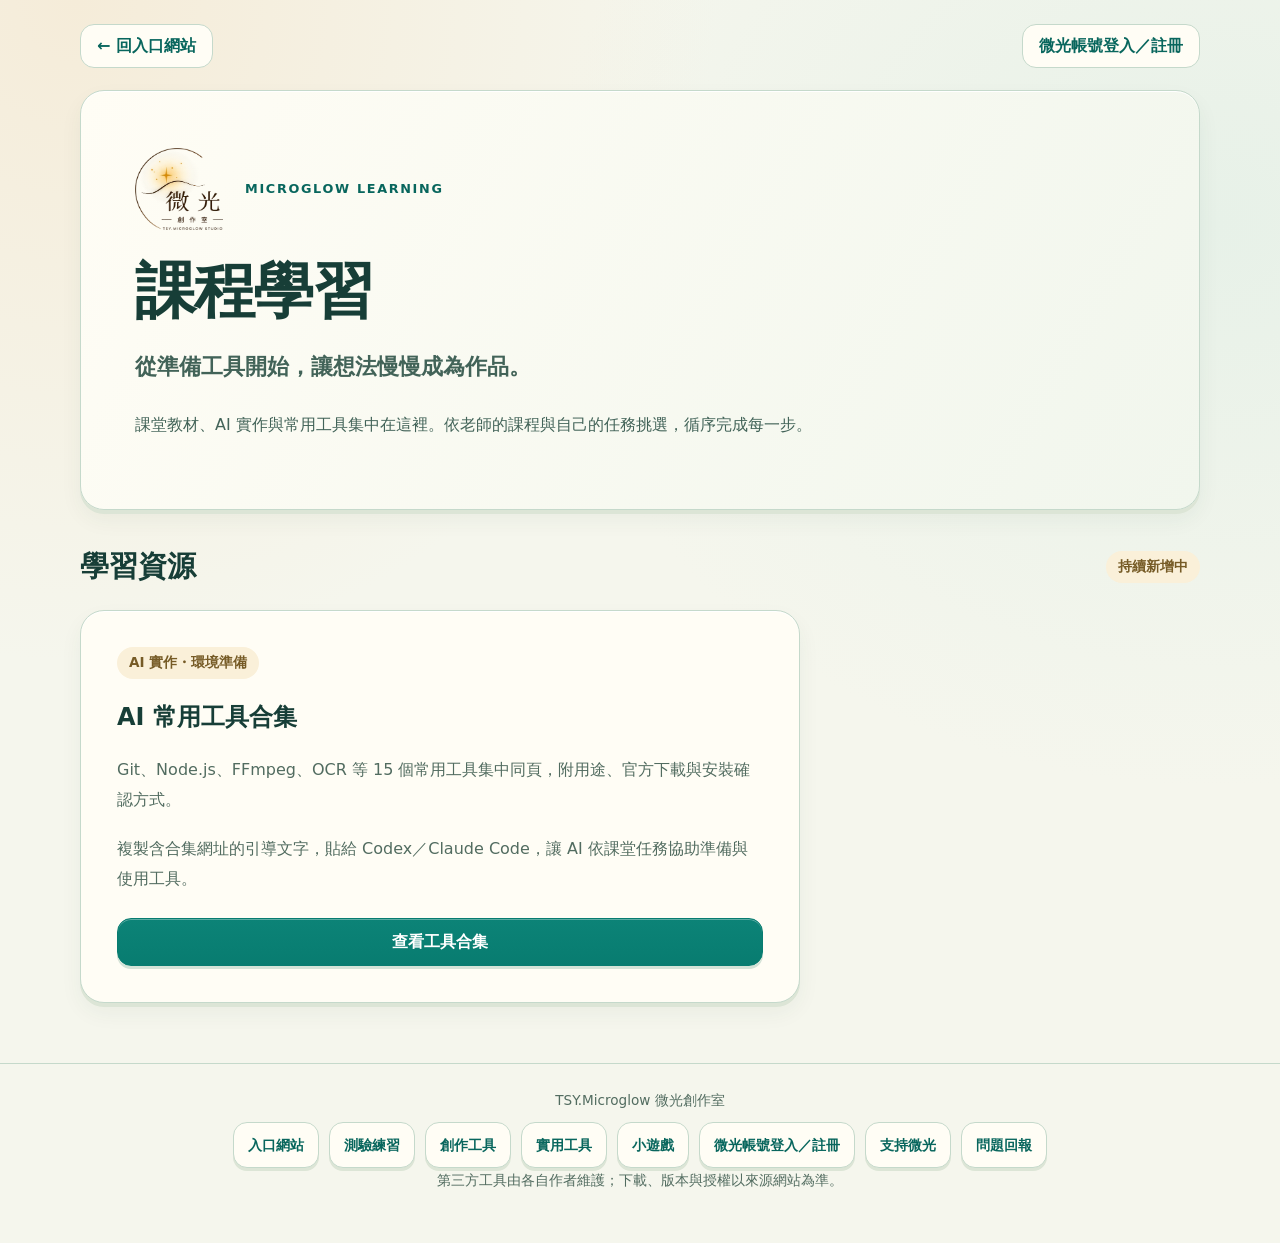
==== index.html @ c9db19fc "Simplify learning entry points and remove duplicate copy action" ====
<!doctype html>
<html lang="zh-Hant-TW">
<head>
  <meta charset="utf-8">
  <meta name="viewport" content="width=device-width, initial-scale=1">
  <meta http-equiv="Content-Security-Policy" content="default-src 'self'; script-src 'self'; style-src 'self'; img-src 'self' data:; connect-src 'self'; object-src 'none'; base-uri 'self'; form-action 'self'">
  <meta name="theme-color" content="#f5f6ed">
  <meta name="description" content="微光課程學習：集中課堂教材、AI 實作與常用工具下載入口，從準備環境開始，陪你一步一步完成實作。">
  <meta property="og:title" content="課程學習｜TSY.Microglow 微光創作室">
  <meta property="og:description" content="課堂教材、AI 實作與常用工具，一起從這裡開始。">
  <meta property="og:type" content="website">
  <meta property="og:url" content="https://tsy3991.github.io/TSY.Microglow-Learning/">
  <meta property="og:image" content="https://tsy3991.github.io/TSY.Microglow-Learning/assets/og-image.png?v=20261012a">
  <link rel="canonical" href="https://tsy3991.github.io/TSY.Microglow-Learning/">
  <link rel="icon" href="./assets/favicon.png?v=20261012a" type="image/png">
  <link rel="apple-touch-icon" href="./assets/apple-touch-icon.png?v=20261012a">
  <link rel="manifest" href="./manifest.webmanifest">
  <link rel="stylesheet" href="./shared/base.css?v=20261016b">
  <link rel="stylesheet" href="./learning.css?v=20261016a">
  <title>課程學習｜TSY.Microglow 微光創作室</title>
</head>
<body>
  <a class="skip-link" href="#main-content">跳到主要內容</a>
  <main class="kit-shell" id="main-content" tabindex="-1">
    <nav class="kit-topbar" aria-label="主要導覽"><a href="https://tsy3991.github.io/TSY.Microglow-Website/">← 回入口網站</a><a href="https://tsy3991.github.io/TSY.Microglow-Website/auth/login.html">微光帳號登入／註冊</a></nav>
    <header class="kit-hero">
      <div class="learning-brand"><img src="./assets/logo-mark.webp?v=20261012a" alt="TSY 微光創作室" width="88" height="88"><p class="kit-eyebrow">MICROGLOW LEARNING</p></div>
      <h1>課程學習</h1>
      <p class="kit-intro">從準備工具開始，讓想法慢慢成為作品。</p>
      <p>課堂教材、AI 實作與常用工具集中在這裡。依老師的課程與自己的任務挑選，循序完成每一步。</p>
    </header>
    <section class="learning-section" aria-labelledby="courses-title">
      <div class="kit-section-heading"><h2 id="courses-title">學習資源</h2><span class="kit-tag">持續新增中</span></div>
      <article class="kit-card learning-card"><span class="kit-tag">AI 實作・環境準備</span><h3>AI 常用工具合集</h3><p>Git、Node.js、FFmpeg、OCR 等 15 個常用工具集中同頁，附用途、官方下載與安裝確認方式。</p><p>複製含合集網址的引導文字，貼給 Codex／Claude Code，讓 AI 依課堂任務協助準備與使用工具。</p><a class="kit-button" href="./courses/ai-toolkit/">查看工具合集</a></article>
    </section>
  </main>
  <footer class="kit-footer"><p>TSY.Microglow 微光創作室</p><nav aria-label="站台連結"><a href="https://tsy3991.github.io/TSY.Microglow-Website/">入口網站</a><a href="https://tsy3991.github.io/amateur-radio-quiz/">測驗練習</a><a href="https://tsy3991.github.io/TSY.Microglow-Creative/">創作工具</a><a href="https://tsy3991.github.io/TSY.Microglow-Tools/">實用工具</a><a href="https://tsy3991.github.io/TSY.Microglow-Games/">小遊戲</a><a href="https://tsy3991.github.io/TSY.Microglow-Website/auth/login.html">微光帳號登入／註冊</a><a href="https://tsy3991.github.io/TSY.Microglow-Website/#support">支持微光</a><a href="https://tsy3991.github.io/TSY.Microglow-Website/#feedback">問題回報</a></nav><p>第三方工具由各自作者維護；下載、版本與授權以來源網站為準。</p></footer>
</body>
</html>
---- shared/base.css ----
:root {
  color-scheme: light;
  --kit-ink: #173e37;
  --kit-muted: #526c60;
  --kit-teal: #087c70;
  --kit-line: #c5d9cb;
  --kit-shadow: inset 0 1px 0 #fff, 0 4px 0 #dce5d6, 0 10px 22px rgba(38, 75, 54, .055);
  font-family: "Noto Sans TC", "Microsoft JhengHei", system-ui, sans-serif;
  color: var(--kit-ink);
  background: #f5f6ed;
}
* { box-sizing: border-box; }
body { margin: 0; background: radial-gradient(ellipse at 6% 0, #f5ecd9, transparent 40rem), radial-gradient(ellipse at 95% 18%, #e7f1e8, transparent 42rem), #f5f6ed; }
button, input, textarea { font: inherit; }
button, a { -webkit-tap-highlight-color: transparent; }
a { color: #08665d; text-underline-offset: 4px; }
button { cursor: pointer; }
h1, h2, h3, p { margin-top: 0; }
[hidden] { display: none !important; }
:is(a, button, input, textarea, summary):focus-visible { outline: 3px solid #0a887e; outline-offset: 4px; }
main:focus { outline: none; }
.sr-only { position: absolute; width: 1px; height: 1px; padding: 0; margin: -1px; overflow: hidden; clip-path: inset(50%); white-space: nowrap; border: 0; }
.skip-link { position: fixed; top: 12px; left: 12px; z-index: 100; padding: 12px 18px; background: #08665d; color: white; border-radius: 12px; transform: translateY(-160%); }
.skip-link:focus-visible { transform: none; }
.kit-shell { width: min(1120px, calc(100% - 40px)); margin: auto; padding: 24px 0 60px; }
.kit-topbar { display: flex; justify-content: space-between; gap: 12px; margin-bottom: 22px; }
.kit-topbar a { display: inline-flex; align-items: center; min-height: 44px; padding: 10px 16px; border: 1px solid var(--kit-line); border-radius: 14px; background: #fffdf5; text-decoration: none; font-weight: 800; }
.kit-hero, .kit-panel, .kit-card { border: 1px solid var(--kit-line); border-radius: 24px; box-shadow: var(--kit-shadow); background: #fffdf5; }
.kit-hero { padding: clamp(24px, 5vw, 54px); background: linear-gradient(120deg, #fffdf5, #f1f6ed); }
.kit-eyebrow { margin-bottom: 16px; color: #08665d; font-size: .8rem; font-weight: 850; letter-spacing: .13em; }
h1 { margin-bottom: 18px; font-size: clamp(2.15rem, 5vw, 3.8rem); line-height: 1.2; letter-spacing: -.03em; }
.kit-hero > p:not(.kit-eyebrow) { max-width: 780px; color: #426358; line-height: 1.85; }
.kit-hero .kit-intro { font-size: clamp(1.1rem, 2vw, 1.4rem); font-weight: 750; }
.kit-hero-actions, .kit-prompt-actions { display: flex; flex-wrap: wrap; align-items: center; gap: 14px; margin-top: 24px; }
.kit-button, .kit-secondary, .kit-small-button { display: inline-flex; align-items: center; justify-content: center; min-height: 46px; padding: 11px 20px; border-radius: 14px; line-height: 1.5; font-weight: 800; text-align: center; text-decoration: none; }
.kit-button { border: 1px solid #087c70; background: linear-gradient(#0c8377, #087c70); color: #fff; box-shadow: inset 0 1px 0 #ffffff55, 0 3px 0 #d4e3d7; }
.kit-button:hover { background: #08665d; }
.kit-secondary, .kit-small-button { border: 1px solid var(--kit-line); background: #edf4e9; color: #08665d; }
.kit-secondary:hover, .kit-small-button:hover { background: #e2eede; }
.kit-meta { display: flex; flex-wrap: wrap; gap: 10px 20px; margin-top: 28px; color: var(--kit-muted); font-size: .85rem; line-height: 1.7; }
.kit-meta span::before { content: "•"; margin-right: 7px; color: #927134; }
.kit-panel { padding: clamp(20px, 3vw, 32px); }
.kit-classroom, .kit-catalog, .kit-faq { margin-top: 32px; }
.kit-section-heading { display: flex; flex-wrap: wrap; justify-content: space-between; align-items: center; gap: 12px; margin-bottom: 22px; }
.kit-kicker { margin-bottom: 8px; font-weight: 800; color: #08665d; font-size: .86rem; }
h2 { margin-bottom: 0; font-size: clamp(1.35rem, 3vw, 1.8rem); line-height: 1.45; }
.kit-tag { padding: 7px 12px; border-radius: 99px; background: #faf0d9; color: #765b26; font-size: .85rem; font-weight: 800; }
.kit-steps { display: grid; grid-template-columns: repeat(3, minmax(0, 1fr)); gap: 20px; padding: 0; margin: 0 0 24px; list-style: none; counter-reset: steps; }
.kit-steps li { position: relative; padding-left: 38px; counter-increment: steps; }
.kit-steps li::before { content: counter(steps); position: absolute; left: 0; top: 0; display: grid; place-items: center; width: 28px; height: 28px; border-radius: 10px; color: #08665d; background: #e6f2e9; font-weight: 850; }
.kit-steps strong { display: block; margin-bottom: 7px; line-height: 1.7; }
.kit-steps span { display: block; color: var(--kit-muted); font-size: .9rem; line-height: 1.8; }
.kit-prompt-label { display: block; margin-bottom: 10px; font-weight: 800; }
textarea { width: 100%; padding: 18px; resize: vertical; min-height: 200px; border: 1px solid var(--kit-line); border-radius: 16px; color: var(--kit-ink); background: #f4f8f0; line-height: 1.85; font-size: 1rem; }
.kit-source-link { display: inline-flex; align-items: center; min-height: 44px; padding: 8px 2px; font-size: .9rem; font-weight: 750; }
.kit-help { margin: 18px 0 0; color: var(--kit-muted); font-size: .9rem; line-height: 1.85; }
.kit-count { margin: 0; color: var(--kit-muted); font-size: .92rem; font-weight: 750; }
.kit-controls { margin: 24px 0; padding: 22px; border: 1px solid var(--kit-line); border-radius: 20px; background: #f1f6ed; }
.kit-search { display: grid; gap: 10px; font-weight: 750; }
.kit-search input { width: 100%; min-height: 48px; padding: 12px 14px; border: 1px solid #aac6b7; border-radius: 14px; background: #fffefa; color: var(--kit-ink); }
.kit-filters { padding: 0; border: 0; margin: 18px 0 0; min-width: 0; }
.kit-filters legend { padding: 0; margin-bottom: 10px; font-weight: 750; font-size: .92rem; }
.kit-filters > div { display: flex; flex-wrap: wrap; gap: 9px; }
.kit-filters button { min-height: 44px; padding: 10px 16px; border: 1px solid var(--kit-line); border-radius: 12px; color: #426358; background: #fffdf5; font-weight: 750; }
.kit-filters button[aria-pressed="true"] { color: #fff; background: #087c70; border-color: #087c70; }
.kit-grid { display: grid; grid-template-columns: repeat(3, minmax(0, 1fr)); gap: 22px; margin-top: 24px; }
.kit-card { display: flex; flex-direction: column; padding: 24px; min-width: 0; }
.kit-card-heading { display: flex; align-items: center; gap: 14px; margin-bottom: 18px; }
.kit-card-heading > div { min-width: 0; }
.kit-mark { display: grid; flex: 0 0 48px; place-items: center; width: 48px; height: 48px; border: 1px solid var(--kit-line); border-radius: 15px; background: #e6f2e9; color: #08665d; font-weight: 850; font-size: 1rem; }
.kit-category { margin: 0 0 5px; color: #526c60; font-size: .8rem; font-weight: 750; }
h3 { margin: 0; font-size: 1.18rem; line-height: 1.5; overflow-wrap: anywhere; }
.kit-use { margin-bottom: 18px; font-size: .97rem; line-height: 1.8; }
.kit-when { margin-bottom: 16px; font-size: .88rem; color: #426358; line-height: 1.8; }
.kit-when strong { display: block; margin-bottom: 4px; color: var(--kit-ink); font-size: .82rem; }
.kit-note { margin: 0 0 18px; color: var(--kit-muted); font-size: .85rem; line-height: 1.8; }
.kit-source { margin: 0 0 18px; padding: 8px 12px; color: #765b26; border-radius: 10px; background: #faf0d9; font-size: .8rem; font-weight: 750; line-height: 1.6; }
.kit-check { margin-top: auto; border-top: 1px solid var(--kit-line); padding-top: 6px; }
summary { cursor: pointer; min-height: 44px; padding: 12px 0; font-size: .9rem; font-weight: 750; }
pre { padding: 14px; margin: 6px 0 12px; border: 1px solid #d7e3d3; border-radius: 12px; background: #f1f6ed; overflow-x: auto; font-size: .83rem; line-height: 1.8; }
code { font-family: Consolas, "Cascadia Code", monospace; }
.kit-small-button { min-height: 44px; font-size: .86rem; padding: 9px 14px; margin-bottom: 14px; }
.kit-card-actions { display: grid; grid-template-columns: 1fr; justify-items: center; margin-top: 16px; }
.kit-card-actions .kit-button { width: 100%; }
.kit-empty { margin-top: 24px; text-align: center; }
.kit-faq h2 { margin-bottom: 18px; }
.kit-faq details { border-top: 1px solid var(--kit-line); }
.kit-faq p { color: #426358; font-size: .95rem; line-height: 1.85; }
.kit-copy-status { position: fixed; z-index: 50; bottom: 20px; left: 50%; transform: translateX(-50%); width: max-content; max-width: calc(100% - 32px); margin: 0; padding: 14px 20px; border-radius: 16px; background: #173e37; color: #fff; box-shadow: 0 8px 24px #173e3726; font-size: .92rem; line-height: 1.7; pointer-events: none; }
.kit-copy-status:empty { display: none; }
.kit-footer { padding: 24px 20px 40px; border-top: 1px solid var(--kit-line); text-align: center; color: var(--kit-muted); font-size: .85rem; line-height: 1.8; }
.kit-footer p { margin-bottom: 10px; }
.kit-footer nav { display: flex; flex-wrap: wrap; justify-content: center; gap: 10px; }
.kit-footer a { display: inline-flex; align-items: center; min-height: 44px; padding: 10px; font-weight: 750; }
@media (max-width: 960px) { .kit-grid { grid-template-columns: repeat(2, minmax(0, 1fr)); } }
@media (max-width: 640px) {
  .kit-shell { width: calc(100% - 28px); padding-top: 16px; }
  .kit-topbar { margin-bottom: 18px; }
  .kit-topbar a { font-size: .9rem; padding: 10px 12px; }
  .kit-hero, .kit-panel { padding: 22px 20px; }
  .kit-eyebrow { font-size: .7rem; letter-spacing: .08em; }
  .kit-hero > p:not(.kit-eyebrow) { font-size: .97rem; }
  .kit-hero-actions, .kit-prompt-actions { align-items: stretch; flex-direction: column; gap: 12px; }
  .kit-hero-actions .kit-button, .kit-hero-actions .kit-secondary { width: 100%; }
  .kit-prompt-actions .kit-source-link { justify-content: center; }
  .kit-meta { gap: 8px 12px; font-size: .78rem; }
  .kit-steps, .kit-grid { grid-template-columns: 1fr; }
  .kit-steps { gap: 18px; }
  .kit-controls { padding: 18px 16px; }
  .kit-filters button { padding: 10px 12px; font-size: .9rem; }
  .kit-card { padding: 22px; }
  textarea { padding: 14px; }
}
@media print {
  body { background: #fff; }
  .kit-shell { width: 100%; }
  .kit-controls, .kit-copy-status, [data-copy], .kit-topbar, .kit-hero-actions { display: none !important; }
  .kit-grid { grid-template-columns: repeat(2, minmax(0, 1fr)); }
  .kit-card { break-inside: avoid; box-shadow: none; }
}

.kit-topbar { flex-wrap: wrap; }
.kit-footer a { padding: 10px 14px; border: 1px solid var(--kit-line); border-radius: 14px; background: #fffdf5; text-decoration: none; box-shadow: 0 3px 0 #dce5d6; }
@media (prefers-reduced-motion: no-preference) { @view-transition { navigation: auto; } }
---- learning.css ----
.learning-brand { display: flex; align-items: center; gap: 22px; margin-bottom: 22px; }
.learning-brand img { width: 88px; height: 88px; object-fit: contain; }
.learning-brand .kit-eyebrow { margin: 0; line-height: 1.8; }
.learning-section { margin-top: 36px; }
.learning-card { max-width: 720px; gap: 20px; padding: clamp(24px, 4vw, 36px); }
.learning-card p { line-height: 1.85; color: var(--kit-muted); margin: 0; }
.learning-card .kit-tag { align-self: flex-start; }
.learning-card h3 { font-size: 1.5rem; }
.learning-card .kit-button { margin-top: 4px; }
@media (max-width: 640px) { .learning-brand { gap: 14px; } .learning-brand img { width: 68px; height: 68px; } }
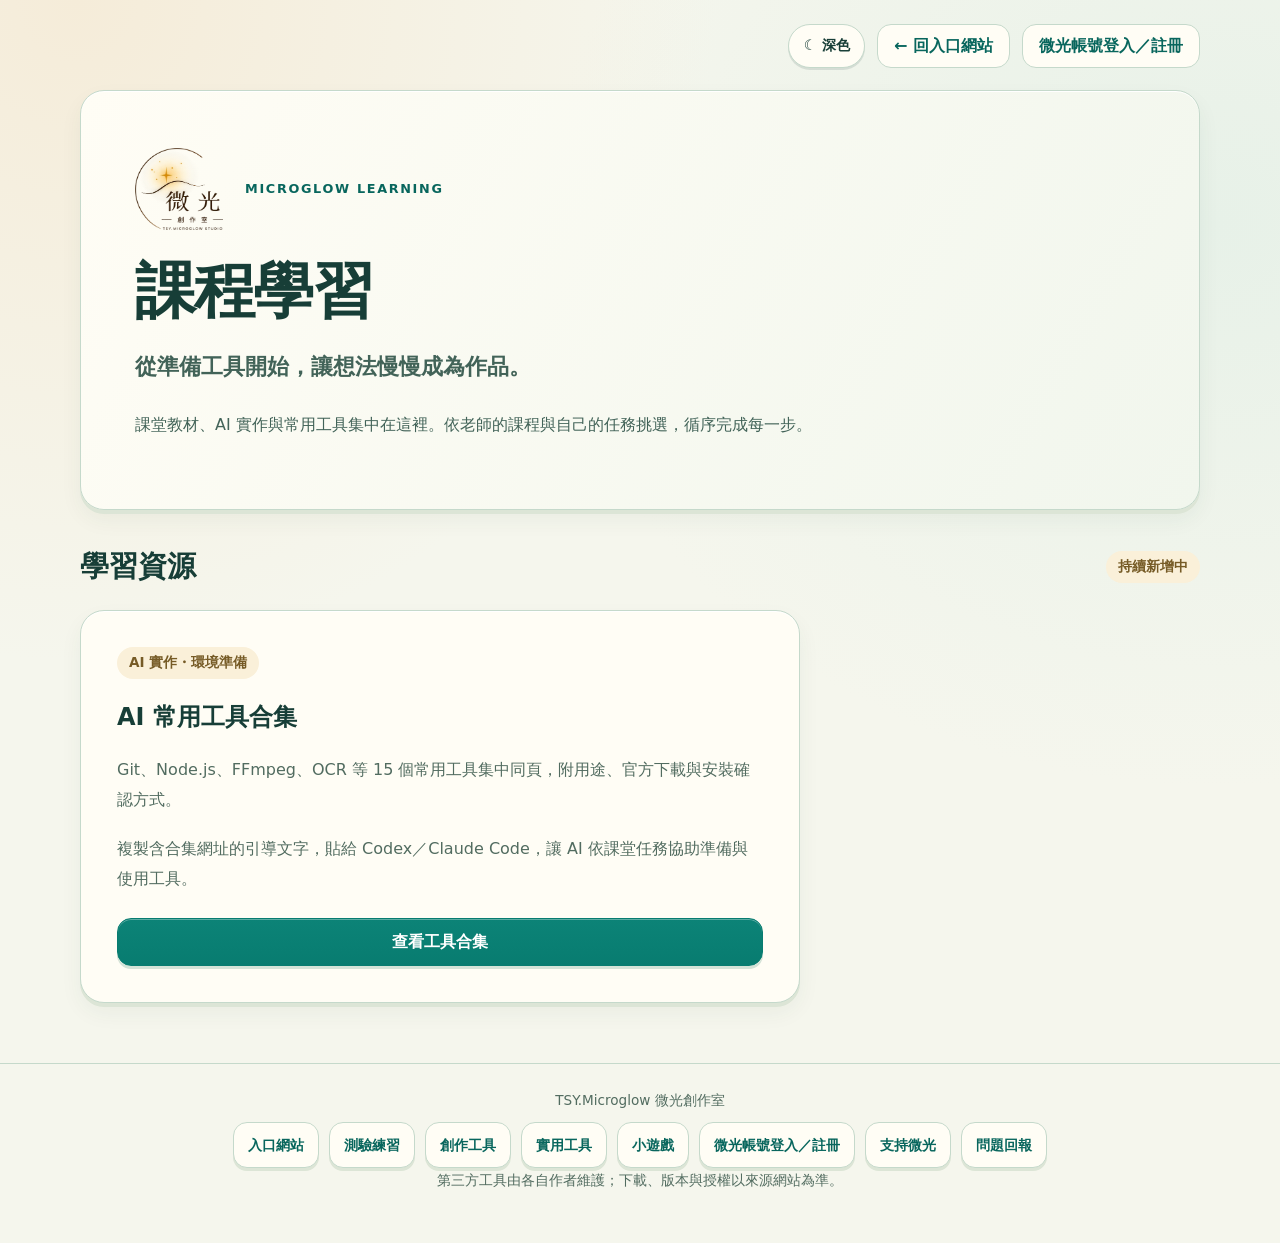
==== commit 14f391e3: "feat(theme): add manual theme switching" ====
--- a/index.html
+++ b/index.html
@@ -2,9 +2,11 @@
 <html lang="zh-Hant-TW">
 <head>
   <meta charset="utf-8">
-  <meta name="viewport" content="width=device-width, initial-scale=1">
-  <meta http-equiv="Content-Security-Policy" content="default-src 'self'; script-src 'self'; style-src 'self'; img-src 'self' data:; connect-src 'self'; object-src 'none'; base-uri 'self'; form-action 'self'">
-  <meta name="theme-color" content="#f5f6ed">
+
+  <meta name="viewport" content="width=device-width, initial-scale=1, viewport-fit=cover">
+  <meta http-equiv="Content-Security-Policy" content="default-src 'self'; script-src 'self'; style-src 'self'; img-src 'self' data:; connect-src 'self' https://xduwufkfmzovlwcyodcp.supabase.co; object-src 'none'; base-uri 'self'; form-action 'self'">
+    <script src="./scripts/theme-mode.js?v=20261106b"></script>
+  <meta name="theme-color" content="#f5f6ed" data-light-theme-color="#f5f6ed" data-dark-theme-color="#102527">
   <meta name="description" content="微光課程學習：集中課堂教材、AI 實作與常用工具下載入口，從準備環境開始，陪你一步一步完成實作。">
   <meta property="og:title" content="課程學習｜TSY.Microglow 微光創作室">
   <meta property="og:description" content="課堂教材、AI 實作與常用工具，一起從這裡開始。">
@@ -15,10 +17,11 @@
   <link rel="icon" href="./assets/favicon.png?v=20261012a" type="image/png">
   <link rel="apple-touch-icon" href="./assets/apple-touch-icon.png?v=20261012a">
   <link rel="manifest" href="./manifest.webmanifest">
-  <link rel="stylesheet" href="./shared/base.css?v=20261016b">
+  <link rel="stylesheet" href="./shared/base.css?v=20261106b">
   <link rel="stylesheet" href="./learning.css?v=20261016a">
   <title>課程學習｜TSY.Microglow 微光創作室</title>
-</head>
+    <link rel="stylesheet" href="./theme-mode.css?v=20261106b">
+  </head>
 <body>
   <a class="skip-link" href="#main-content">跳到主要內容</a>
   <main class="kit-shell" id="main-content" tabindex="-1">
@@ -35,5 +38,6 @@
     </section>
   </main>
   <footer class="kit-footer"><p>TSY.Microglow 微光創作室</p><nav aria-label="站台連結"><a href="https://tsy3991.github.io/TSY.Microglow-Website/">入口網站</a><a href="https://tsy3991.github.io/amateur-radio-quiz/">測驗練習</a><a href="https://tsy3991.github.io/TSY.Microglow-Creative/">創作工具</a><a href="https://tsy3991.github.io/TSY.Microglow-Tools/">實用工具</a><a href="https://tsy3991.github.io/TSY.Microglow-Games/">小遊戲</a><a href="https://tsy3991.github.io/TSY.Microglow-Website/auth/login.html">微光帳號登入／註冊</a><a href="https://tsy3991.github.io/TSY.Microglow-Website/#support">支持微光</a><a href="https://tsy3991.github.io/TSY.Microglow-Website/#feedback">問題回報</a></nav><p>第三方工具由各自作者維護；下載、版本與授權以來源網站為準。</p></footer>
+<script src="scripts/portal-visit-beacon.js?v=20261102a" defer></script>
 </body>
 </html>
--- a/shared/base.css
+++ b/shared/base.css
@@ -122,3 +122,18 @@
 .kit-topbar { flex-wrap: wrap; }
 .kit-footer a { padding: 10px 14px; border: 1px solid var(--kit-line); border-radius: 14px; background: #fffdf5; text-decoration: none; box-shadow: 0 3px 0 #dce5d6; }
 @media (prefers-reduced-motion: no-preference) { @view-transition { navigation: auto; } }
+
+
+ :root[data-theme="dark"]{ color-scheme:dark; --kit-bg:#102527; --kit-panel:#193336; --kit-panel-soft:#203d40; --kit-ink:#f6f3e9; --kit-muted:#b5c9c4; --kit-line:#526b6b; --kit-teal:#8ee0cf; --kit-gold:#ffcf70; --kit-shadow:0 16px 36px #0007; }
+ :root[data-theme="dark"] html, :root[data-theme="dark"] body{ color-scheme:dark; background:#102527; color:#f6f3e9; }
+ :root[data-theme="dark"] :is(.kit-hero,.kit-panel,.kit-card,.kit-controls,.kit-filters button,.kit-search input,textarea,pre){ background-color:#193336; color:#f6f3e9; border-color:#526b6b; }
+ :root[data-theme="dark"] .kit-hero{ background:linear-gradient(120deg,#193336,#203d40); } :root[data-theme="dark"] :is(.kit-hero>p:not(.kit-eyebrow),.kit-when,.kit-faq p,.kit-filters button){ color:#d4e2de; }
+ :root[data-theme="dark"] :is(.kit-eyebrow,.kit-kicker){ color:#8ee0cf; } :root[data-theme="dark"] .kit-filters button[aria-pressed="true"]{ background:#204d48; color:#f6f3e9; border-color:#8ee0cf; }
+ :root[data-theme="dark"] .kit-secondary, :root[data-theme="dark"] .kit-small-button{ background:#203d40; color:#d4e2de; } :root[data-theme="dark"] .kit-button{ background:linear-gradient(#8ee0cf,#63c4b1); color:#102527; border-color:#8ee0cf; } :root[data-theme="dark"] .kit-source{ background:#493b20; color:#ffcf70; } :root[data-theme="dark"] .kit-copy-status{ background:#203d40; color:#f6f3e9; }
+
+.skip-link { top:calc(12px + env(safe-area-inset-top,0px)); left:calc(12px + env(safe-area-inset-left,0px)); }
+.kit-copy-status { bottom:calc(20px + env(safe-area-inset-bottom,0px)); left:calc(50% + env(safe-area-inset-left,0px)); max-width:calc(100% - 32px - env(safe-area-inset-left,0px) - env(safe-area-inset-right,0px)); }
+/* Dark theme contrast for fixed source/category labels. */
+:root[data-theme="dark"] .kit-source-link{color:#8ee0cf}
+:root[data-theme="dark"] .kit-category{color:#b5c9c4}
+:root[data-theme="dark"] .kit-mark{background:#203d40;color:#d4e2de;border-color:#526b6b}
--- a/theme-mode.css
+++ b/theme-mode.css
@@ -0,0 +1,7 @@
+:root { color-scheme: light; }
+:root[data-theme="dark"] { color-scheme: dark; }
+.tsy-theme-toggle { position: static; z-index: auto; display: inline-flex; align-items: center; justify-content: center; gap: .35rem; flex: 0 0 auto; min-height: 44px; margin-inline-start: auto; padding: .55rem .9rem; border: 1px solid var(--line, #c5d9cb); border-radius: 999px; color: var(--ink, #173e37); background: var(--panel, #fffdf5); box-shadow: 0 2px 0 rgba(23,62,55,.12); font: inherit; font-size: .9rem; font-weight: 800; line-height: 1.2; cursor: pointer; white-space: nowrap; }
+.tsy-theme-toggle:hover { filter: brightness(.96); }
+.tsy-theme-toggle:focus-visible { outline: 3px solid #0a887e; outline-offset: 3px; }
+:root[data-theme="dark"] .tsy-theme-toggle { color: var(--ink, #f6f3e9); background: var(--panel, #193336); border-color: var(--line, #526b6b); box-shadow: 0 2px 0 rgba(0,0,0,.25); }
+:root[data-theme="dark"] .tsy-theme-toggle:focus-visible { outline-color: #8ee0cf; }
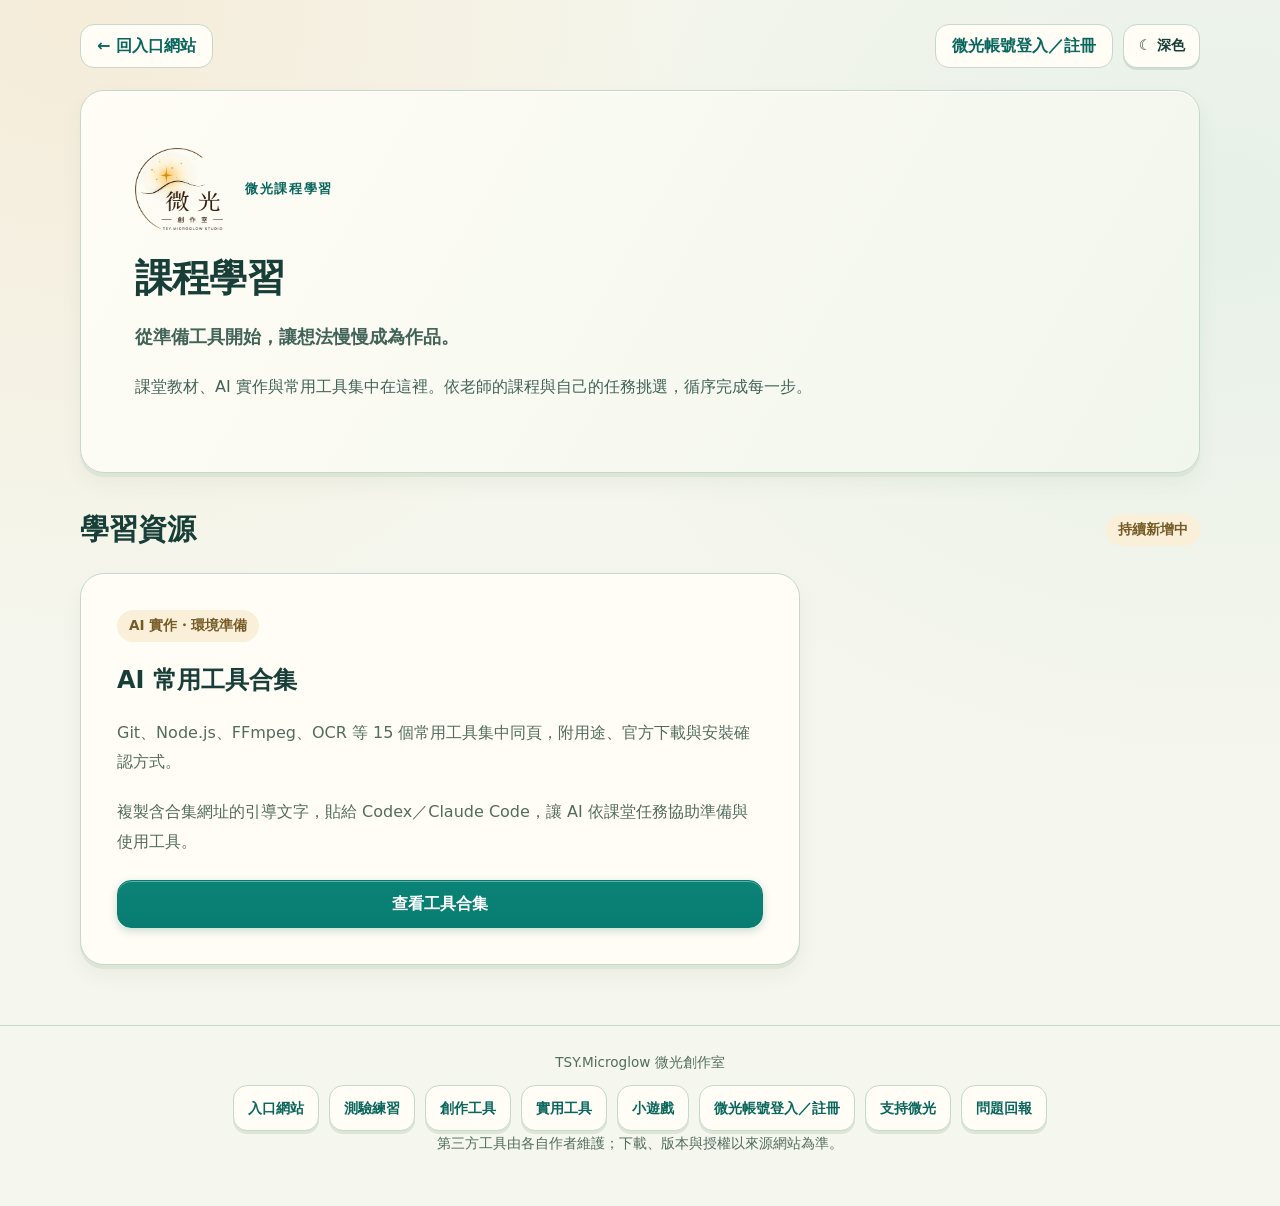
==== commit 2452fede: "fix(ui): 修復課程學習導覽列按鈕推擠空白與繁體中文標記" ====
--- a/index.html
+++ b/index.html
@@ -5,7 +5,7 @@
 
   <meta name="viewport" content="width=device-width, initial-scale=1, viewport-fit=cover">
   <meta http-equiv="Content-Security-Policy" content="default-src 'self'; script-src 'self'; style-src 'self'; img-src 'self' data:; connect-src 'self' https://xduwufkfmzovlwcyodcp.supabase.co; object-src 'none'; base-uri 'self'; form-action 'self'">
-    <script src="./scripts/theme-mode.js?v=20261106b"></script>
+    <script src="./scripts/theme-mode.js?v=20261114c"></script>
   <meta name="theme-color" content="#f5f6ed" data-light-theme-color="#f5f6ed" data-dark-theme-color="#102527">
   <meta name="description" content="微光課程學習：集中課堂教材、AI 實作與常用工具下載入口，從準備環境開始，陪你一步一步完成實作。">
   <meta property="og:title" content="課程學習｜TSY.Microglow 微光創作室">
@@ -17,17 +17,17 @@
   <link rel="icon" href="./assets/favicon.png?v=20261012a" type="image/png">
   <link rel="apple-touch-icon" href="./assets/apple-touch-icon.png?v=20261012a">
   <link rel="manifest" href="./manifest.webmanifest">
-  <link rel="stylesheet" href="./shared/base.css?v=20261106b">
+  <link rel="stylesheet" href="./shared/base.css?v=20261114c">
   <link rel="stylesheet" href="./learning.css?v=20261016a">
   <title>課程學習｜TSY.Microglow 微光創作室</title>
-    <link rel="stylesheet" href="./theme-mode.css?v=20261106b">
+    <link rel="stylesheet" href="./theme-mode.css?v=20261114c">
   </head>
 <body>
   <a class="skip-link" href="#main-content">跳到主要內容</a>
   <main class="kit-shell" id="main-content" tabindex="-1">
     <nav class="kit-topbar" aria-label="主要導覽"><a href="https://tsy3991.github.io/TSY.Microglow-Website/">← 回入口網站</a><a href="https://tsy3991.github.io/TSY.Microglow-Website/auth/login.html">微光帳號登入／註冊</a></nav>
     <header class="kit-hero">
-      <div class="learning-brand"><img src="./assets/logo-mark.webp?v=20261012a" alt="TSY 微光創作室" width="88" height="88"><p class="kit-eyebrow">MICROGLOW LEARNING</p></div>
+      <div class="learning-brand"><img class="brand-logo-light" src="./assets/logo-mark.webp?v=20261012a" alt="TSY 微光創作室" width="88" height="88"><img class="brand-logo-dark" src="./assets/logo-mark-dark.png?v=20261106h" alt="TSY 微光創作室" width="88" height="88"><p class="kit-eyebrow">微光課程學習</p></div>
       <h1>課程學習</h1>
       <p class="kit-intro">從準備工具開始，讓想法慢慢成為作品。</p>
       <p>課堂教材、AI 實作與常用工具集中在這裡。依老師的課程與自己的任務挑選，循序完成每一步。</p>
--- a/shared/base.css
+++ b/shared/base.css
@@ -28,13 +28,13 @@
 .kit-hero, .kit-panel, .kit-card { border: 1px solid var(--kit-line); border-radius: 24px; box-shadow: var(--kit-shadow); background: #fffdf5; }
 .kit-hero { padding: clamp(24px, 5vw, 54px); background: linear-gradient(120deg, #fffdf5, #f1f6ed); }
 .kit-eyebrow { margin-bottom: 16px; color: #08665d; font-size: .8rem; font-weight: 850; letter-spacing: .13em; }
-h1 { margin-bottom: 18px; font-size: clamp(2.15rem, 5vw, 3.8rem); line-height: 1.2; letter-spacing: -.03em; }
+h1 { margin-bottom: 18px; font-size: clamp(1.9rem, 4vw, 2.35rem); line-height: 1.25; letter-spacing: -.02em; }
 .kit-hero > p:not(.kit-eyebrow) { max-width: 780px; color: #426358; line-height: 1.85; }
-.kit-hero .kit-intro { font-size: clamp(1.1rem, 2vw, 1.4rem); font-weight: 750; }
+.kit-hero .kit-intro { font-size: clamp(1.02rem, 1.8vw, 1.15rem); font-weight: 750; }
 .kit-hero-actions, .kit-prompt-actions { display: flex; flex-wrap: wrap; align-items: center; gap: 14px; margin-top: 24px; }
-.kit-button, .kit-secondary, .kit-small-button { display: inline-flex; align-items: center; justify-content: center; min-height: 46px; padding: 11px 20px; border-radius: 14px; line-height: 1.5; font-weight: 800; text-align: center; text-decoration: none; }
-.kit-button { border: 1px solid #087c70; background: linear-gradient(#0c8377, #087c70); color: #fff; box-shadow: inset 0 1px 0 #ffffff55, 0 3px 0 #d4e3d7; }
-.kit-button:hover { background: #08665d; }
+.kit-button, .kit-secondary, .kit-small-button { display: inline-flex; align-items: center; justify-content: center; min-height: 46px; padding: 11px 20px; border-radius: 14px; line-height: 1.5; font-weight: 800; text-align: center; text-decoration: none; transition: transform 160ms ease, box-shadow 160ms ease, filter 160ms ease; }
+.kit-button { border: 1px solid #087c70; background: linear-gradient(#0c8377, #087c70); color: #fff; box-shadow: 0 3px 8px rgba(7, 99, 94, 0.22), inset 0 1px 0 rgba(255, 255, 255, 0.35); }
+.kit-button:hover { background: #08665d; transform: translateY(-1px); box-shadow: 0 6px 16px rgba(7, 99, 94, 0.28), inset 0 1px 0 rgba(255, 255, 255, 0.45); }
 .kit-secondary, .kit-small-button { border: 1px solid var(--kit-line); background: #edf4e9; color: #08665d; }
 .kit-secondary:hover, .kit-small-button:hover { background: #e2eede; }
 .kit-meta { display: flex; flex-wrap: wrap; gap: 10px 20px; margin-top: 28px; color: var(--kit-muted); font-size: .85rem; line-height: 1.7; }
@@ -61,7 +61,8 @@
 .kit-filters { padding: 0; border: 0; margin: 18px 0 0; min-width: 0; }
 .kit-filters legend { padding: 0; margin-bottom: 10px; font-weight: 750; font-size: .92rem; }
 .kit-filters > div { display: flex; flex-wrap: wrap; gap: 9px; }
-.kit-filters button { min-height: 44px; padding: 10px 16px; border: 1px solid var(--kit-line); border-radius: 12px; color: #426358; background: #fffdf5; font-weight: 750; }
+.kit-filters button { min-height: 42px; padding: 8px 18px; border: 1px solid var(--kit-line); border-radius: 999px; color: #426358; background: #fffdf5; font-weight: 750; transition: transform 160ms ease, background 160ms ease, border-color 160ms ease; }
+.kit-filters button:hover { transform: translateY(-1px); border-color: #087c70; }
 .kit-filters button[aria-pressed="true"] { color: #fff; background: #087c70; border-color: #087c70; }
 .kit-grid { display: grid; grid-template-columns: repeat(3, minmax(0, 1fr)); gap: 22px; margin-top: 24px; }
 .kit-card { display: flex; flex-direction: column; padding: 24px; min-width: 0; }
@@ -70,8 +71,8 @@
 .kit-mark { display: grid; flex: 0 0 48px; place-items: center; width: 48px; height: 48px; border: 1px solid var(--kit-line); border-radius: 15px; background: #e6f2e9; color: #08665d; font-weight: 850; font-size: 1rem; }
 .kit-category { margin: 0 0 5px; color: #526c60; font-size: .8rem; font-weight: 750; }
 h3 { margin: 0; font-size: 1.18rem; line-height: 1.5; overflow-wrap: anywhere; }
-.kit-use { margin-bottom: 18px; font-size: .97rem; line-height: 1.8; }
-.kit-when { margin-bottom: 16px; font-size: .88rem; color: #426358; line-height: 1.8; }
+.kit-use { margin-bottom: 16px; font-size: .9rem; line-height: 1.72; }
+.kit-when { margin-bottom: 16px; font-size: .84rem; color: #426358; line-height: 1.72; }
 .kit-when strong { display: block; margin-bottom: 4px; color: var(--kit-ink); font-size: .82rem; }
 .kit-note { margin: 0 0 18px; color: var(--kit-muted); font-size: .85rem; line-height: 1.8; }
 .kit-source { margin: 0 0 18px; padding: 8px 12px; color: #765b26; border-radius: 10px; background: #faf0d9; font-size: .8rem; font-weight: 750; line-height: 1.6; }
@@ -119,7 +120,9 @@
   .kit-card { break-inside: avoid; box-shadow: none; }
 }
 
-.kit-topbar { flex-wrap: wrap; }
+.kit-topbar { display: flex; flex-wrap: wrap; align-items: center; gap: 10px; margin-bottom: 22px; }
+.kit-topbar a:first-child { margin-right: auto; }
+.kit-topbar .tsy-theme-toggle { margin-inline-start: 0 !important; border-radius: 14px !important; }
 .kit-footer a { padding: 10px 14px; border: 1px solid var(--kit-line); border-radius: 14px; background: #fffdf5; text-decoration: none; box-shadow: 0 3px 0 #dce5d6; }
 @media (prefers-reduced-motion: no-preference) { @view-transition { navigation: auto; } }
 
@@ -137,3 +140,23 @@
 :root[data-theme="dark"] .kit-source-link{color:#8ee0cf}
 :root[data-theme="dark"] .kit-category{color:#b5c9c4}
 :root[data-theme="dark"] .kit-mark{background:#203d40;color:#d4e2de;border-color:#526b6b}
+
+/* 2026 近代開源設計系統優化：聚焦微光暈與物理曲線 */
+.kit-card {
+  transition: transform 220ms cubic-bezier(0.22, 1, 0.36, 1), box-shadow 220ms cubic-bezier(0.22, 1, 0.36, 1), border-color 220ms ease;
+}
+
+.kit-card:hover {
+  transform: translateY(-2px);
+  box-shadow: 0 12px 28px rgba(23, 62, 55, 0.08), 0 2px 6px rgba(23, 62, 55, 0.04);
+  border-color: #9eccba;
+}
+
+.kit-search input:focus-visible {
+  border-color: #087c70;
+  box-shadow: 0 0 0 4px rgba(8, 124, 112, 0.16);
+}
+
+:is(pre, code, .kit-meta span, .kit-count) {
+  font-variant-numeric: tabular-nums;
+}
--- a/theme-mode.css
+++ b/theme-mode.css
@@ -5,3 +5,11 @@
 .tsy-theme-toggle:focus-visible { outline: 3px solid #0a887e; outline-offset: 3px; }
 :root[data-theme="dark"] .tsy-theme-toggle { color: var(--ink, #f6f3e9); background: var(--panel, #193336); border-color: var(--line, #526b6b); box-shadow: 0 2px 0 rgba(0,0,0,.25); }
 :root[data-theme="dark"] .tsy-theme-toggle:focus-visible { outline-color: #8ee0cf; }
+
+/* Full light/dark text contrast review. */
+
+:root:not([data-theme="dark"]){--muted:#56645f;--teal:#08766e}
+:root[data-theme="dark"] :is(input,textarea)::placeholder{color:#b5c9c4;opacity:1}
+
+
+.brand-logo-dark{display:none}:root[data-theme="dark"] .brand-logo-light{display:none}:root[data-theme="dark"] .brand-logo-dark{display:block}
